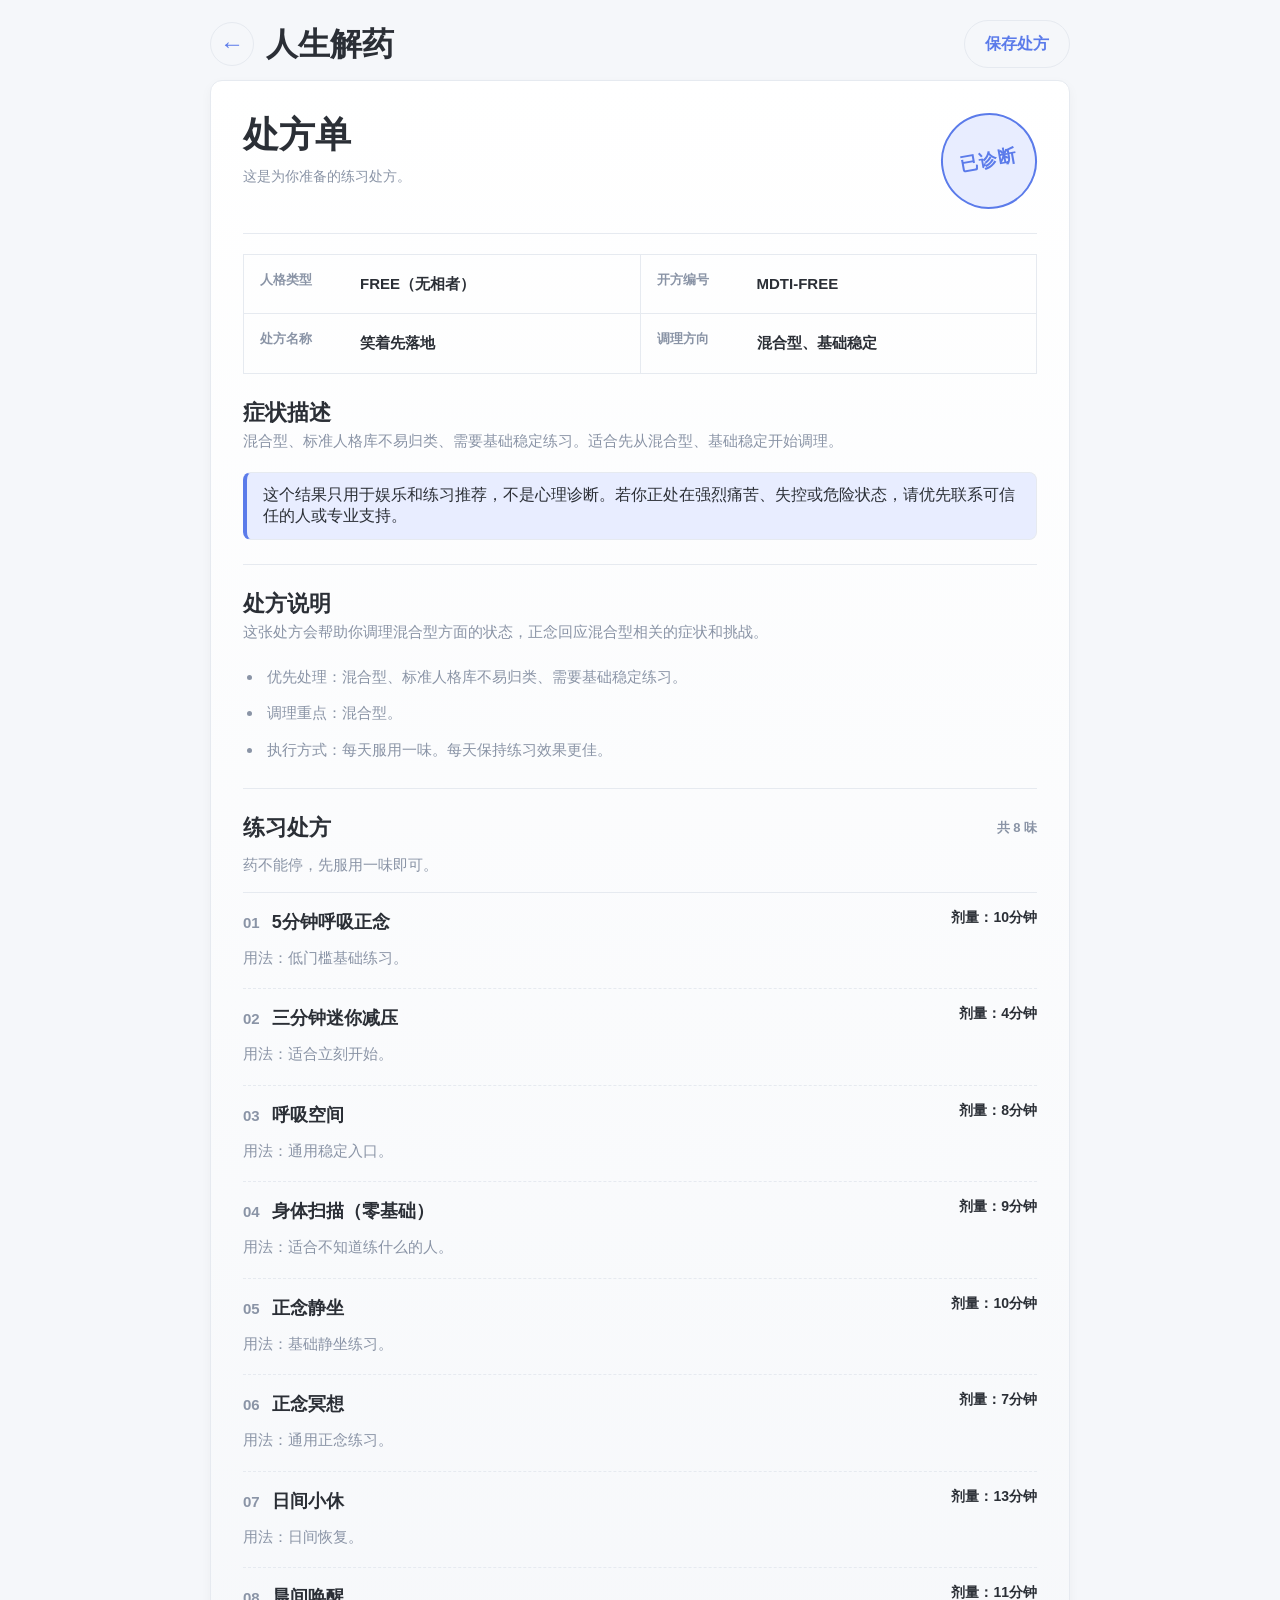
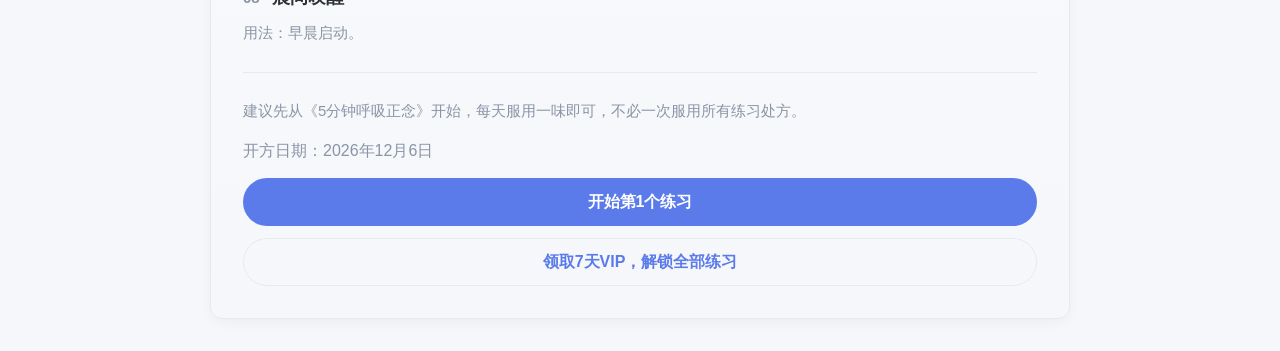
==== personality-antidote.html @ 18298679 "初始化上传：冥想星球 MDTI 项目" ====
<!doctype html>
<html lang="zh-CN">
  <head>
    <meta charset="UTF-8" />
    <meta name="viewport" content="width=device-width, initial-scale=1.0" />
    <title>人生解药</title>
    <meta
      name="description"
      content="根据冥想星球·MDTI 人格结果展示对应的人生解药，提供 8 条左右冥想练习。"
    />
    <link rel="stylesheet" href="./assets/styles.css" />
  </head>
  <body>
    <main class="app-shell">
      <div class="sheet-nav">
        <div class="sheet-nav-heading">
          <a class="sheet-nav-back" href="./result.html" aria-label="返回上一页">
            <span class="sheet-nav-back-icon" aria-hidden="true">←</span>
          </a>
          <h1 class="sheet-nav-title">人生解药</h1>
        </div>
        <button class="button-ghost" id="savePrescriptionBtn" type="button">保存处方</button>
      </div>

      <section class="surface prescription-sheet">
        <header class="sheet-head">
          <div class="clinic-copy">
            <h1 id="pageTitle">人生解药</h1>
            <p class="clinic-note" id="clinicSubtitle">根据你当前的人格状态生成的练习处方。</p>
          </div>
          <div class="diagnosis-stamp" aria-hidden="true">已诊断</div>
        </header>

        <section class="patient-grid" aria-label="人格档案">
          <div class="info-row">
            <span class="info-label">人格类型</span>
            <strong class="info-value" id="prescriptionTitle">正在读取人格结果。</strong>
          </div>
          <div class="info-row">
            <span class="info-label">开方编号</span>
            <strong class="info-value" id="prescriptionCode">MDTI</strong>
          </div>
          <div class="info-row">
            <span class="info-label">处方名称</span>
            <strong class="info-value" id="prescriptionName">正在配药方</strong>
          </div>
          <div class="info-row">
            <span class="info-label">调理方向</span>
            <strong class="info-value" id="prescriptionDirection">调理方向读取中</strong>
          </div>
        </section>

        <section class="sheet-section">
          <h3 class="sheet-title">症状描述</h3>
          <p class="sheet-paragraph" id="symptomDescription">请稍等，正在读取你的测评结果。</p>
          <p class="safety-note hidden" id="sensitiveNote">
            这个结果只用于娱乐和练习推荐，不是心理诊断。若你正处在强烈痛苦、失控或危险状态，请优先联系可信任的人或专业支持。
          </p>
        </section>

        <section class="sheet-section">
          <h3 class="sheet-title">处方说明</h3>
          <p class="sheet-paragraph" id="instructionLead">正在生成处方说明</p>
          <ul class="instruction-list" id="instructionList"></ul>
        </section>

        <section class="sheet-section">
          <div class="section-head">
            <div>
              <!-- <p class="section-kicker">练习处方</p> -->
              <h3 class="sheet-title">练习处方</h3>
            </div>
            <span class="prescription-count" id="practiceCount">0 味</span>
          </div>
          <p class="prescription-summary" id="practiceLead">按顺序执行本次处方练习。</p>
          <div class="rx-list" id="practiceList"></div>
        </section>

        <footer class="sheet-footer">
          <p class="sheet-paragraph" id="signatureText">先从第一味开始，今天服用一味就够。</p>
          <p class="prescription-date" id="prescriptionDate">开方日期：读取中</p>
          <div class="footer-actions">
            <a class="button-primary" id="firstPracticeLink" href="./index.html">开始第1个练习</a>
            <a
              class="button-ghost"
              href="http://mk.xinlifm.site/mpus/dptg95e"
              target="_blank"
              rel="noopener noreferrer"
            >
              领取7天VIP，解锁全部练习
            </a>
          </div>
        </footer>
      </section>
    </main>

    <script src="./assets/data/sbti-questions.js"></script>
    <script src="./assets/data/sbti-results.js"></script>
    <script src="./assets/data/sbti-data.js"></script>
    <script src="./assets/data/antidote-data.js"></script>
    <script src="./assets/js/personality-antidote.js"></script>
  </body>
</html>
---- assets/styles.css ----
:root {
  --color-bg: #f5f7fa;
  --color-surface: #ffffff;
  --color-text-primary: #2b2f36;
  --color-text-secondary: #8a94a6;
  --color-text-disabled: #c0c6d4;
  --color-primary: #5b7bea;
  --color-primary-light: #e8edff;
  --color-border: #e6eaf0;
  --color-fill-light: #f2f4f8;
  --color-success: #6fcf97;
  --space-4: 4px;
  --space-8: 8px;
  --space-12: 12px;
  --space-16: 16px;
  --space-20: 20px;
  --space-24: 24px;
  --space-32: 32px;
  --radius-sm: 8px;
  --radius-md: 12px;
  --radius-lg: 24px;
  --shadow-soft: 0 4px 12px rgba(0, 0, 0, 0.04);
}

* {
  box-sizing: border-box;
}

html,
body {
  margin: 0;
  min-height: 100%;
}

body {
  font-family: -apple-system, BlinkMacSystemFont, "Segoe UI", "PingFang SC", "Microsoft YaHei", sans-serif;
  background: var(--color-bg);
  color: var(--color-text-primary);
}

button,
a {
  font: inherit;
}

button {
  cursor: pointer;
}

a {
  color: inherit;
}

button:disabled {
  cursor: not-allowed;
  opacity: 0.45;
  color: var(--color-text-disabled);
}

.hidden {
  display: none !important;
}

.app-shell {
  width: min(1040px, calc(100% - 28px));
  margin: 0 auto;
  padding: var(--space-20) 0 var(--space-32);
}

.app-shell--survey {
  padding-top: var(--space-40);
}

.topbar {
  display: flex;
  justify-content: space-between;
  align-items: center;
  gap: var(--space-16);
  margin-bottom: var(--space-16);
}

.topbar h1,
.intro h2,
.test h2,
.result h2,
.result h3,
.prescription-card h2,
.prescription-card h3,
.prescription-hero h2,
.prescription-panel h3 {
  margin: 0;
  letter-spacing: 0;
}

.topbar h1 {
  font-size: 30px;
  line-height: 1.2;
}

.section-kicker,
.eyebrow {
  margin: 0 0 var(--space-8);
  color: var(--color-text-secondary);
  font-size: 13px;
  font-weight: 700;
}

.card,
.surface,
.prescription-panel,
.featured-practice,
.practice-item {
  background: var(--color-surface);
  border: 1px solid var(--color-border);
  border-radius: var(--radius-md);
  box-shadow: var(--shadow-soft);
}

.button-primary,
.primary-button,
.primary-link {
  display: inline-flex;
  align-items: center;
  justify-content: center;
  min-height: 48px;
  padding: 0 var(--space-20);
  border: none;
  border-radius: var(--radius-lg);
  background: var(--color-primary);
  color: var(--color-surface);
  font-weight: 700;
  text-decoration: none;
}

.button-secondary,
.secondary-button {
  display: inline-flex;
  align-items: center;
  justify-content: center;
  min-height: 48px;
  padding: 0 var(--space-20);
  border: 1px solid transparent;
  border-radius: var(--radius-lg);
  background: var(--color-primary-light);
  color: var(--color-primary);
  font-weight: 700;
}

.button-ghost,
.ghost-button,
.ghost-link {
  display: inline-flex;
  align-items: center;
  justify-content: center;
  min-height: 48px;
  padding: 0 var(--space-20);
  border: 1px solid var(--color-border);
  border-radius: var(--radius-lg);
  background: transparent;
  color: var(--color-primary);
  font-weight: 700;
  text-decoration: none;
}

.progress,
.progress-label {
  color: var(--color-primary);
  font-weight: 600;
}

.result-highlight {
  font-size: 28px;
  line-height: 1.25;
  color: var(--color-primary);
  text-align: center;
}

.intro,
.test,
.result {
  padding: var(--space-24);
}

.intro-screen {
  display: block;
}

.intro-card {
  min-height: 420px;
  overflow: hidden;
}

.intro-copy {
  display: flex;
  flex-direction: column;
  justify-content: center;
  gap: var(--space-16);
  min-height: 420px;
  padding: var(--space-32);
}

.intro-copy h2 {
  max-width: 560px;
  font-size: 32px;
  line-height: 1.3;
}

.intro-copy p {
  max-width: 680px;
  margin: 0;
  color: var(--color-text-secondary);
  font-size: 16px;
  line-height: 1.8;
}

.intro-summary {
  max-width: 560px;
}

.intro-note {
  max-width: 520px;
  font-size: 14px;
}

.intro-actions {
  display: flex;
  align-items: center;
  margin-top: auto;
  padding-top: var(--space-12);
}

.intro-actions .button-primary {
  width: 100%;
}

.test-head {
  margin-bottom: var(--space-24);
}

.test h2 {
  max-width: 820px;
  font-size: 24px;
  line-height: 1.55;
  white-space: pre-wrap;
}

.test-progress {
  display: flex;
  flex-direction: column;
  align-items: stretch;
  gap: var(--space-8);
  width: 100%;
  min-width: 0;
  margin-bottom: var(--space-20);
}

.test-card {
  padding: var(--space-24);
}

.progress-track {
  height: 8px;
  width: 100%;
  overflow: hidden;
  border-radius: var(--radius-sm);
  background: var(--color-fill-light);
}

.progress-track span {
  display: block;
  width: 0;
  height: 100%;
  border-radius: inherit;
  background: var(--color-primary);
  transition: width 180ms ease;
}

.options {
  display: grid;
  gap: var(--space-12);
  margin-top: var(--space-12);
}

.option,
.option-row {
  display: grid;
  grid-template-columns: 34px 1fr;
  gap: var(--space-12);
  align-items: start;
  min-height: 48px;
  padding: var(--space-16);
  border: 1px solid var(--color-border);
  border-radius: var(--radius-lg);
  background: var(--color-fill-light);
}

.option.selected,
.option-row.selected {
  border: 2px solid var(--color-primary);
  background: var(--color-surface);
  color: var(--color-primary);
}

.option {
  cursor: pointer;
}

.option input,
.option-row input {
  width: 20px;
  height: 20px;
  margin: 2px 0 0;
  accent-color: var(--color-primary);
}

.option-label {
  color: var(--color-text-primary);
  font-size: 16px;
  line-height: 1.65;
}

.option-code {
  color: var(--color-primary);
  font-weight: 700;
  margin-right: var(--space-8);
}

.test-actions,
.result-actions,
.prescription-actions {
  display: flex;
  flex-wrap: wrap;
  gap: var(--space-12);
  align-items: center;
  margin-top: var(--space-24);
}

.test-actions {
  justify-content: flex-start;
}

.test-actions > button {
  flex: 1 1 0;
  min-width: 0;
}

.result-actions,
.prescription-actions {
  justify-content: flex-end;
}

.result-actions {
  justify-content: stretch;
}

.result-actions .button-ghost {
  width: 100%;
}

.result {
  display: grid;
  gap: var(--space-16);
  padding: 0;
}

.result-card {
  padding: var(--space-20);
}

.result-card--highlight {
  min-height: 180px;
}

.result-hero {
  display: grid;
  grid-template-columns: 136px minmax(0, 1fr);
  gap: var(--space-20);
  align-items: center;
}

.result-figure {
  display: grid;
  place-items: center;
  overflow: hidden;
  min-height: 136px;
  border: 1px solid var(--color-border);
  border-radius: var(--radius-md);
  background: var(--color-fill-light);
}

.result .result-figure {
  border: 0;
}

.result-figure-image {
  display: block;
  width: 100%;
  height: 100%;
  min-height: 136px;
  object-fit: cover;
}

.result-figure-placeholder {
  display: flex;
  align-items: center;
  justify-content: center;
  width: 100%;
  min-height: 136px;
  padding: var(--space-16);
  color: var(--color-text-secondary);
  font-size: 14px;
  font-weight: 700;
  line-height: 1.6;
  text-align: center;
}

.result-figure--empty .result-figure-image {
  display: none;
}

.result-figure--ready .result-figure-placeholder {
  display: none;
}

.result-hero-copy {
  display: grid;
  gap: var(--space-12);
}

.result-hero-copy .section-kicker,
.result-hero-copy .result-match {
  justify-self: start;
}

.result-hero-copy .result-highlight {
  text-align: left;
}

.result-match {
  display: inline-flex;
  align-items: center;
  justify-content: center;
  min-height: 36px;
  margin: 0;
  padding: 0 var(--space-12);
  border: 1px solid var(--color-border);
  border-radius: var(--radius-lg);
  background: var(--color-primary-light);
  color: var(--color-primary);
  font-weight: 700;
}

.result-card--detail,
.result-card--antidote,
.result-card--dimensions {
  display: grid;
  gap: var(--space-12);
}

.result-card--antidote h3 {
  margin: 0;
  font-size: 22px;
  line-height: 1.35;
}

.result-card--antidote p {
  margin: 0;
  color: var(--color-text-secondary);
  font-size: 15px;
  line-height: 1.9;
}

.result-card--detail p,
.prescription-hero p,
.practice-item p {
  color: var(--color-text-secondary);
  font-size: 15px;
  line-height: 1.9;
}

.result-quote {
  margin: 0 0 var(--space-20);
  padding: var(--space-16);
  border: 1px solid var(--color-border);
  border-radius: var(--radius-sm);
  background: var(--color-primary-light);
  color: var(--color-text-primary);
  font-size: 18px;
  font-weight: 700;
  line-height: 1.6;
}

.result-description {
  margin: 0;
  color: var(--color-text-primary) !important;
  font-size: 16px !important;
  line-height: 1.95 !important;
  white-space: pre-wrap;
}

.dimension-list {
  display: grid;
  gap: var(--space-8);
}

.dimension-item {
  display: grid;
  grid-template-columns: 52px minmax(0, 1fr) auto;
  gap: var(--space-12);
  align-items: center;
  padding: var(--space-12) 0;
}

.dimension-item + .dimension-item {
  border-top: 1px solid var(--color-border);
}

.dimension-code,
.dimension-level {
  margin: 0;
  font-weight: 700;
}

.dimension-code {
  color: var(--color-primary);
  text-transform: uppercase;
}

.dimension-copy {
  display: grid;
  gap: var(--space-4);
}

.dimension-model,
.dimension-name {
  margin: 0;
}

.dimension-model {
  color: var(--color-text-secondary);
  font-size: 13px;
  line-height: 1.5;
}

.dimension-name {
  color: var(--color-text-primary);
  font-size: 15px;
  line-height: 1.6;
}

.dimension-level {
  display: inline-flex;
  align-items: center;
  justify-content: center;
  min-width: 56px;
  min-height: 32px;
  padding: 0 var(--space-8);
  border: 1px solid var(--color-border);
  border-radius: var(--radius-lg);
  background: var(--color-primary-light);
  color: var(--color-primary);
}

.safety-note {
  padding: var(--space-12) var(--space-16);
  margin: 0;
  border: 1px solid var(--color-border);
  border-radius: var(--radius-sm);
  background: var(--color-primary-light);
  color: var(--color-text-primary) !important;
}

.sheet-nav {
  display: flex;
  justify-content: space-between;
  align-items: center;
  gap: var(--space-16);
  max-width: 860px;
  margin: 0 auto var(--space-12);
}

.sheet-nav-heading {
  display: flex;
  align-items: center;
  gap: var(--space-12);
  min-width: 0;
}

.sheet-nav-back {
  display: inline-flex;
  align-items: center;
  justify-content: center;
  width: 44px;
  height: 44px;
  border: 1px solid var(--color-border);
  border-radius: 999px;
  color: var(--color-primary);
  text-decoration: none;
  flex-shrink: 0;
}

.sheet-nav-back-icon {
  font-size: 24px;
  line-height: 1;
}

.sheet-nav-title {
  margin: 0;
  font-size: 32px;
  line-height: 1.2;
}

.prescription-sheet {
  position: relative;
  max-width: 860px;
  margin: 0 auto;
  padding: var(--space-32);
  overflow: hidden;
  background: linear-gradient(180deg, var(--color-surface), var(--color-bg));
  isolation: isolate;
}

.prescription-sheet::before {
  content: none;
  position: absolute;
  inset: var(--space-12);
  border: 1px solid var(--color-border);
  border-radius: calc(var(--radius-md) - 2px);
  pointer-events: none;
  z-index: -1;
}

.sheet-head {
  display: flex;
  justify-content: space-between;
  gap: var(--space-24);
  align-items: flex-start;
  padding-bottom: var(--space-24);
  border-bottom: 1px solid var(--color-border);
}

.clinic-copy {
  display: grid;
  gap: var(--space-8);
  flex: 1 1 auto;
  min-width: 0;
}

.clinic-note,
.info-label,
.prescription-count,
.prescription-date {
  margin: 0;
  color: var(--color-text-secondary);
}

.clinic-copy h1,
.sheet-title,
.prescription-sheet .prescription-name {
  margin: 0;
  letter-spacing: 0;
}

.clinic-copy h1 {
  font-size: 36px;
  line-height: 1.2;
}

.clinic-note {
  max-width: 560px;
  font-size: 14px;
  line-height: 1.75;
}

.diagnosis-stamp {
  display: inline-flex;
  align-items: center;
  justify-content: center;
  flex: 0 0 auto;
  width: 96px;
  height: 96px;
  border: 2px solid var(--color-primary);
  border-radius: 999px;
  background: var(--color-primary-light);
  color: var(--color-primary);
  font-size: 18px;
  font-weight: 700;
  line-height: 1.3;
  letter-spacing: 0.08em;
  text-align: center;
  white-space: nowrap;
  transform: rotate(-10deg);
}

.patient-grid {
  display: grid;
  grid-template-columns: repeat(2, minmax(0, 1fr));
  margin-top: var(--space-20);
  border-top: 1px solid var(--color-border);
  border-left: 1px solid var(--color-border);
}

.info-row {
  display: grid;
  grid-template-columns: 88px minmax(0, 1fr);
  gap: var(--space-12);
  padding: var(--space-16);
  border-right: 1px solid var(--color-border);
  border-bottom: 1px solid var(--color-border);
}

.info-label {
  font-size: 13px;
  font-weight: 700;
}

.info-value {
  color: var(--color-text-primary);
  font-size: 15px;
  line-height: 1.75;
}

.sheet-section {
  padding: var(--space-24) 0;
  border-bottom: 1px solid var(--color-border);
}

.prescription-sheet .prescription-name {
  font-size: 28px;
  line-height: 1.35;
}

.prescription-summary,
.sheet-paragraph,
.instruction-list,
.rx-usage,
.rx-scene {
  margin: 0;
  color: var(--color-text-secondary);
  font-size: 15px;
  line-height: 1.9;
}

.prescription-summary {
  margin-top: var(--space-8);
}

.sheet-title {
  font-size: 22px;
  line-height: 1.35;
}

.sheet-paragraph {
  max-width: 760px;
}

.instruction-list {
  display: grid;
  gap: var(--space-8);
  margin: var(--space-16) 0 0;
  padding-left: 20px;
}

.instruction-list li {
  padding-left: var(--space-4);
}

.section-head,
.footer-actions {
  display: flex;
  justify-content: space-between;
  gap: var(--space-12);
  align-items: center;
  flex-wrap: wrap;
}

.prescription-count {
  font-size: 13px;
  font-weight: 700;
}

.rx-list {
  margin-top: var(--space-12);
  border-top: 1px solid var(--color-border);
}

.rx-item {
  display: grid;
  grid-template-columns: minmax(0, 1fr) auto;
  gap: var(--space-20);
  align-items: start;
  padding: var(--space-16) 0;
  border-bottom: 1px dashed var(--color-border);
  color: inherit;
  text-decoration: none;
}

.rx-list .rx-item:last-child {
  border-bottom: 0;
  padding-bottom: 0;
}

a.rx-item {
  transition:
    background-color 160ms ease,
    border-color 160ms ease,
    transform 160ms ease;
}

a.rx-item:hover,
a.rx-item:focus-visible {
  background: rgba(91, 123, 234, 0.04);
  outline: none;
}

a.rx-item:active {
  transform: translateY(1px);
}

.rx-item-main {
  display: grid;
  gap: var(--space-8);
}

.rx-item-head {
  display: flex;
  align-items: baseline;
  gap: var(--space-12);
  flex-wrap: wrap;
}

.rx-item-head h4,
.rx-dose {
  margin: 0;
}

.rx-item-head h4 {
  color: var(--color-text-primary);
  font-size: 18px;
  line-height: 1.5;
}

.rx-index {
  color: var(--color-text-secondary);
  font-size: 15px;
  font-weight: 700;
}

.rx-dose {
  min-width: 120px;
  color: var(--color-text-primary);
  font-size: 14px;
  font-weight: 700;
  text-align: right;
}

.sheet-footer {
  display: grid;
  gap: var(--space-16);
  padding-top: var(--space-24);
}

.footer-actions {
  justify-content: flex-start;
  flex-direction: column;
  align-items: stretch;
}

.footer-actions .button-ghost,
.footer-actions .button-primary {
  width: 100%;
}

.prescription-sheet .safety-note {
  margin-top: var(--space-16);
  border-left: 4px solid var(--color-primary);
  background: var(--color-primary-light);
}

@media (max-width: 760px) {
  .app-shell {
    width: min(100% - 20px, 1040px);
    padding-top: var(--space-12);
  }

  .app-shell--survey {
    padding-top: var(--space-24);
  }

  .intro-copy,
  .test,
  .result {
    padding: var(--space-16);
  }

  .intro-copy h2 {
    font-size: 28px;
  }

  .intro-card,
  .intro-copy {
    min-height: auto;
  }

  .test h2 {
    font-size: 20px;
  }

  .test-head {
    margin-bottom: var(--space-20);
  }

  .test-progress {
    align-items: stretch;
    width: 100%;
    min-width: 0;
    margin-bottom: var(--space-16);
  }

  .test-card {
    padding: var(--space-16);
  }

  .progress-track {
    width: 100%;
  }

  .result-hero {
    grid-template-columns: 1fr;
    gap: var(--space-16);
  }

  .result-hero-copy {
    justify-items: center;
    text-align: center;
  }

  .result-hero-copy .section-kicker,
  .result-hero-copy .result-match {
    justify-self: center;
  }

  .result-hero-copy .result-highlight {
    text-align: center;
  }

  .dimension-item {
    grid-template-columns: 1fr auto;
  }

  .dimension-code,
  .dimension-copy {
    grid-column: 1 / 2;
  }

  .dimension-level {
    grid-column: 2 / 3;
    grid-row: 1 / span 2;
    align-self: center;
  }

  .sheet-nav {
    justify-content: space-between;
    align-items: center;
    gap: var(--space-12);
    margin-bottom: var(--space-8);
  }

  .sheet-nav-heading {
    gap: var(--space-8);
  }

  .sheet-nav-back {
    width: 40px;
    height: 40px;
  }

  .sheet-nav-title {
    font-size: 28px;
  }

  .sheet-nav .button-ghost {
    min-height: 44px;
    padding: 0 var(--space-16);
    flex-shrink: 0;
  }

  .prescription-sheet {
    padding: var(--space-16);
  }

  .prescription-sheet::before {
    inset: var(--space-8);
  }

  .sheet-head {
    flex-direction: row;
    align-items: flex-start;
    gap: var(--space-12);
  }

  .clinic-copy h1 {
    font-size: 30px;
  }

  .diagnosis-stamp {
    width: 76px;
    height: 76px;
    font-size: 15px;
  }

  .patient-grid {
    grid-template-columns: 1fr;
  }

  .info-row {
    grid-template-columns: 72px minmax(0, 1fr);
  }

  .prescription-sheet .prescription-name {
    font-size: 24px;
  }

  .rx-item {
    grid-template-columns: 1fr;
    gap: var(--space-8);
  }

  .rx-dose {
    min-width: 0;
    text-align: left;
  }

}

@media print {
  body {
    background: var(--color-surface);
  }

  .app-shell {
    width: 100%;
    padding: 0;
  }

  .sheet-nav,
  .footer-actions {
    display: none;
  }

  .prescription-sheet {
    border: 0;
    box-shadow: none;
    padding: 0;
    background: var(--color-surface);
  }

  .prescription-sheet::before {
    display: none;
  }
}
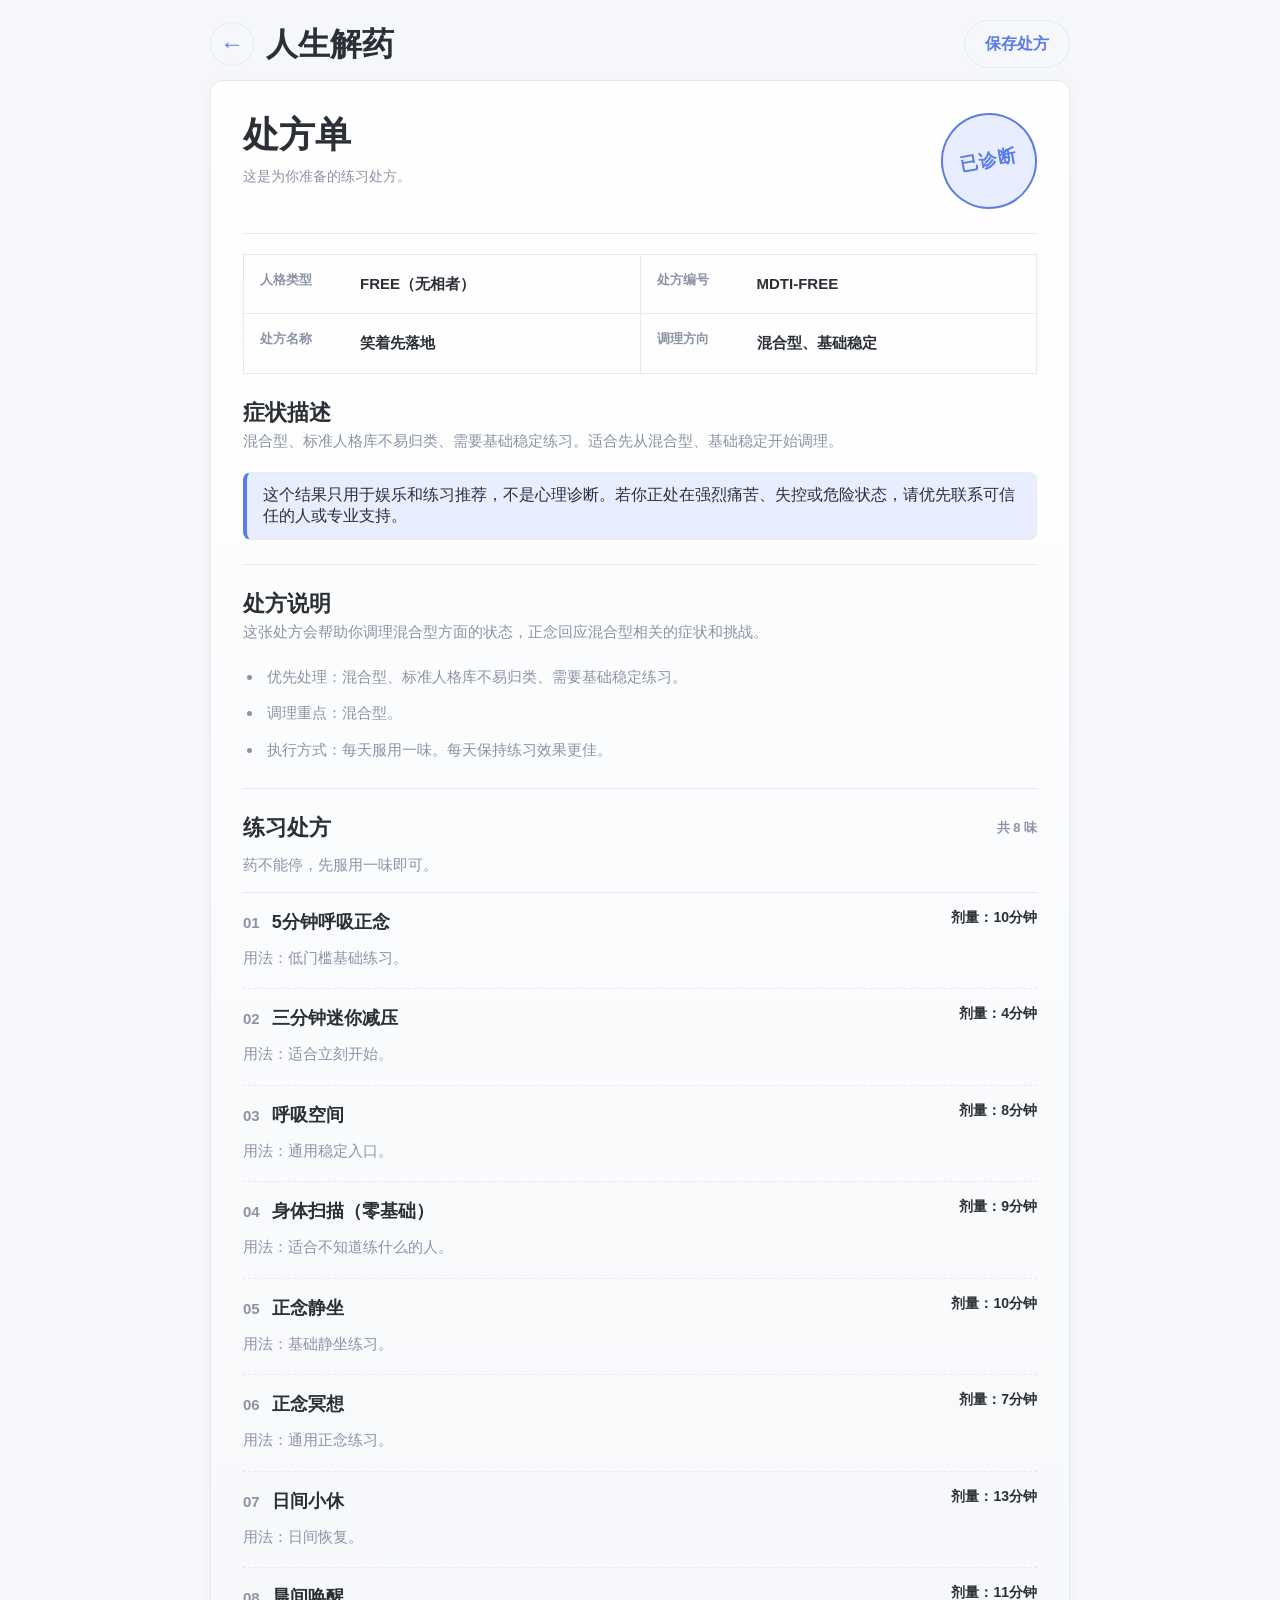
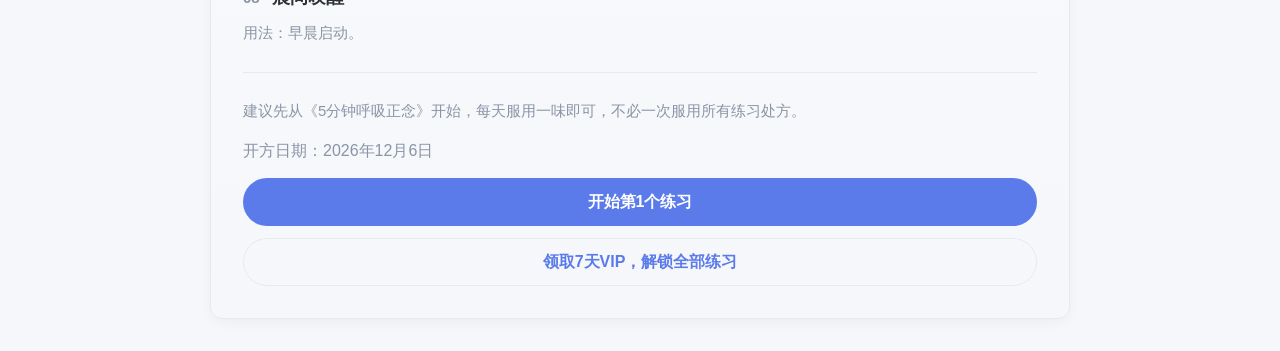
==== commit cbc19ee7: "优化交互细节" ====
--- a/personality-antidote.html
+++ b/personality-antidote.html
@@ -37,7 +37,7 @@
             <strong class="info-value" id="prescriptionTitle">正在读取人格结果。</strong>
           </div>
           <div class="info-row">
-            <span class="info-label">开方编号</span>
+            <span class="info-label">处方编号</span>
             <strong class="info-value" id="prescriptionCode">MDTI</strong>
           </div>
           <div class="info-row">
--- a/assets/styles.css
+++ b/assets/styles.css
@@ -883,6 +883,10 @@
     padding-top: var(--space-12);
   }
 
+  .topbar--result {
+    padding: 0 var(--space-16);
+  }
+
   .app-shell--survey {
     padding-top: var(--space-24);
   }
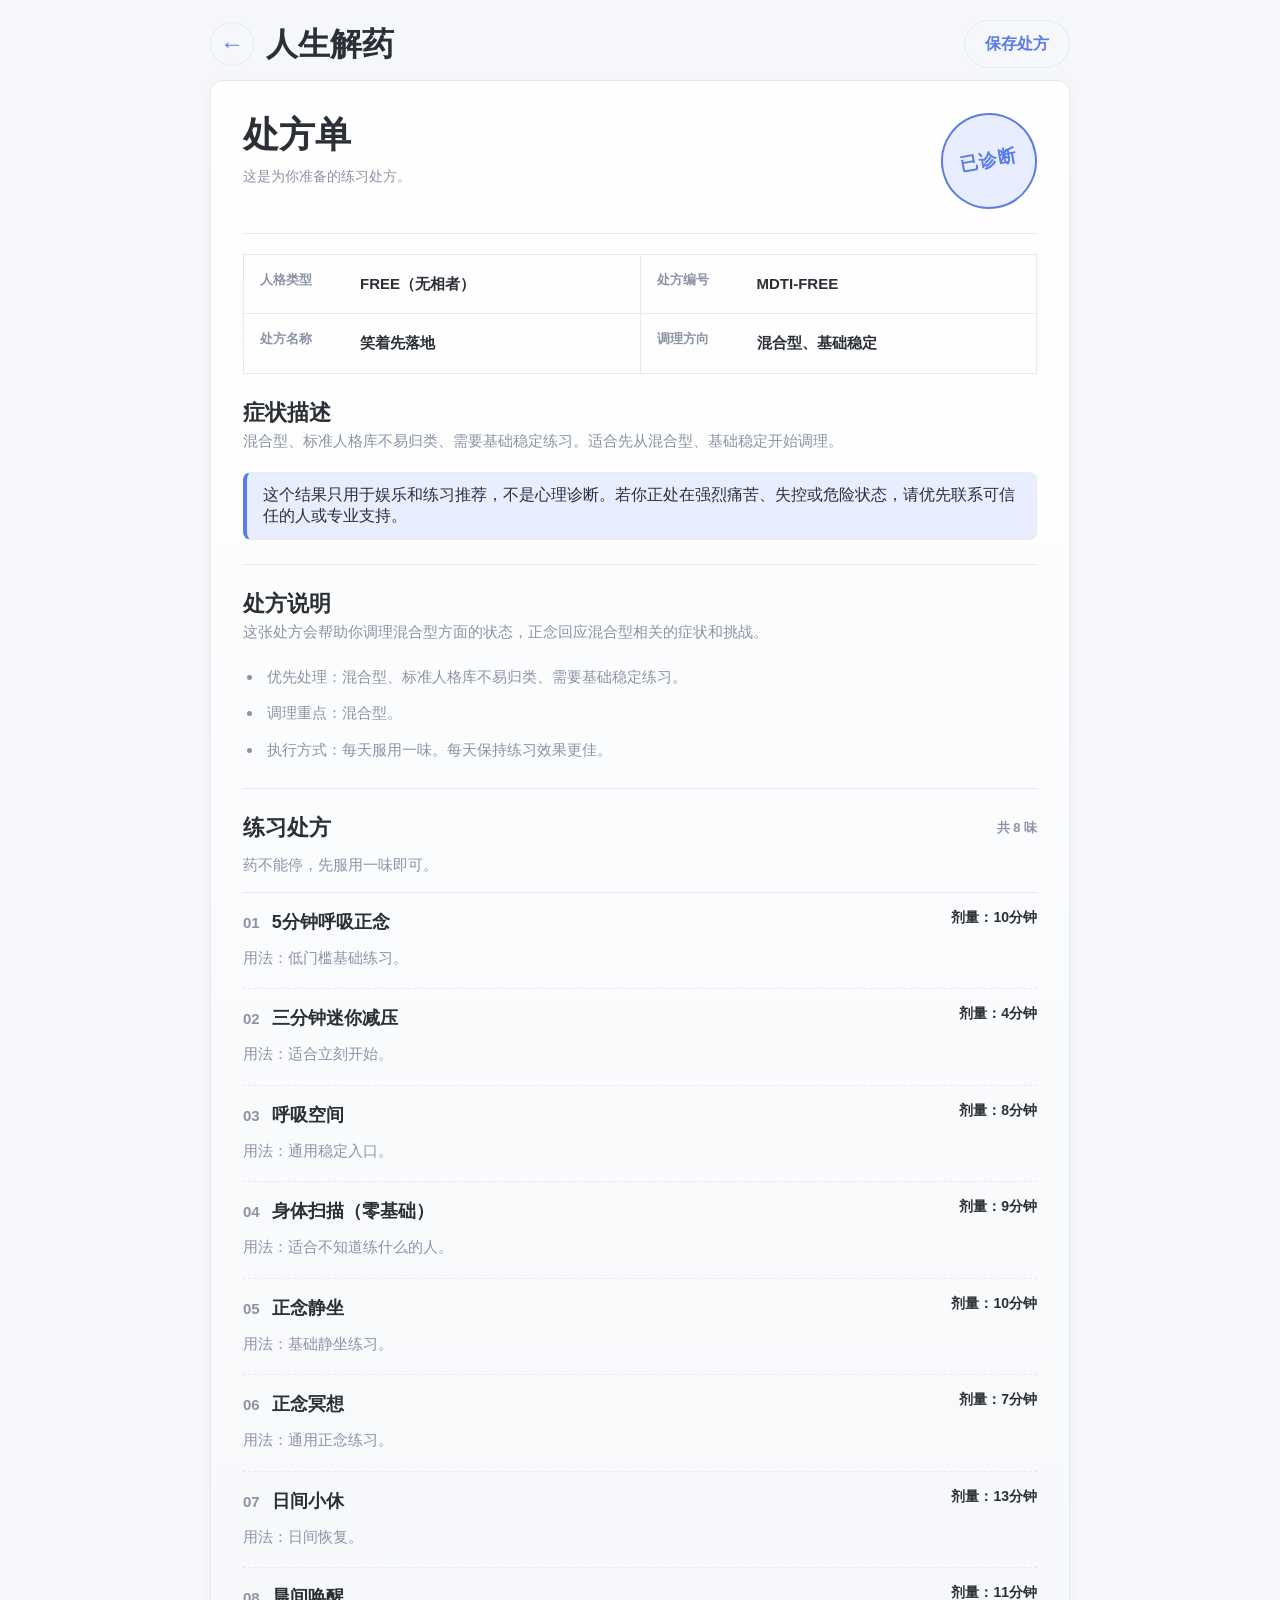
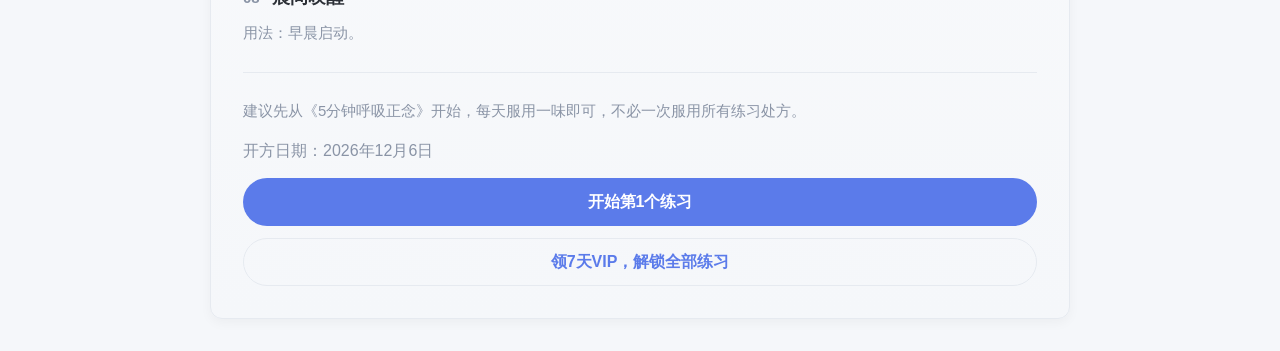
==== commit e1029881: "修改人格图" ====
--- a/personality-antidote.html
+++ b/personality-antidote.html
@@ -87,7 +87,7 @@
               target="_blank"
               rel="noopener noreferrer"
             >
-              领取7天VIP，解锁全部练习
+              领7天VIP，解锁全部练习
             </a>
           </div>
         </footer>
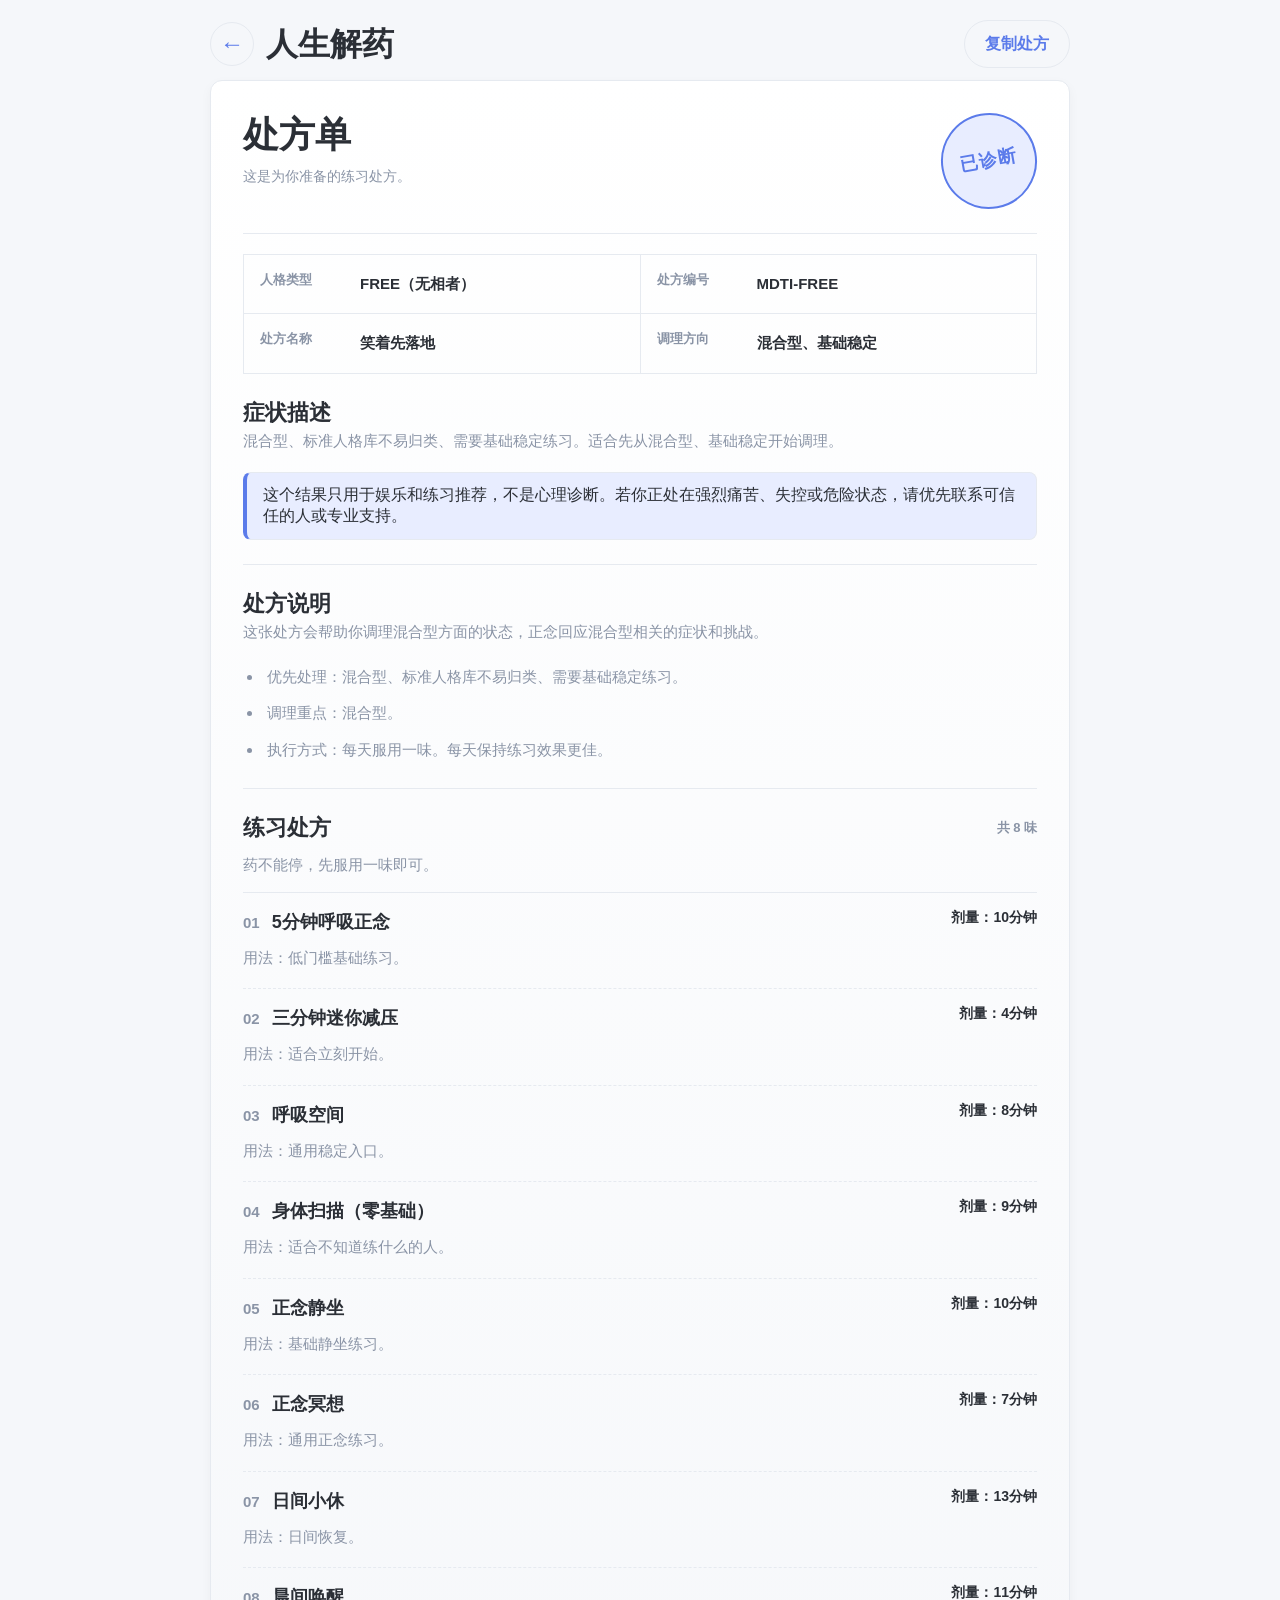
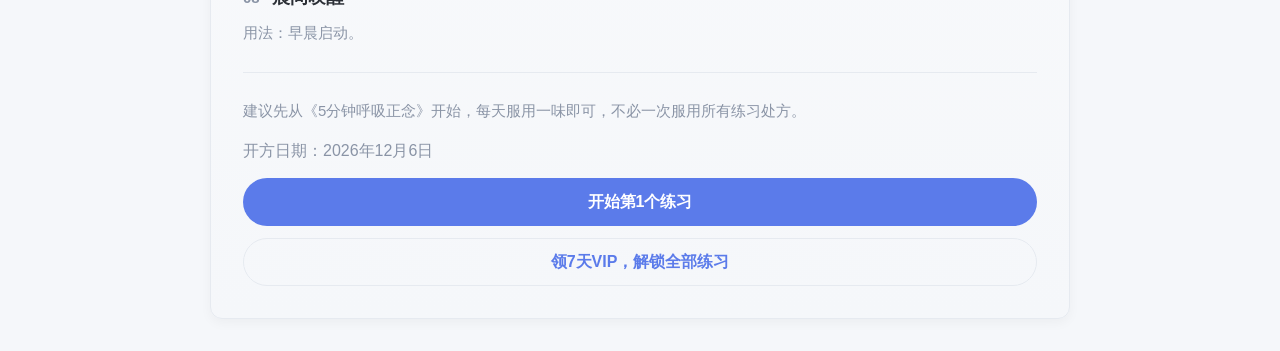
==== commit a744820d: "支持查看最近一次结果" ====
--- a/personality-antidote.html
+++ b/personality-antidote.html
@@ -19,7 +19,7 @@
           </a>
           <h1 class="sheet-nav-title">人生解药</h1>
         </div>
-        <button class="button-ghost" id="savePrescriptionBtn" type="button">保存处方</button>
+        <button class="button-ghost" id="savePrescriptionBtn" type="button">复制处方</button>
       </div>
 
       <section class="surface prescription-sheet">
--- a/assets/styles.css
+++ b/assets/styles.css
@@ -233,6 +233,24 @@
   width: 100%;
 }
 
+.intro-secondary-actions {
+  display: flex;
+  justify-content: center;
+  padding-top: var(--space-8);
+}
+
+.intro-recent-link {
+  color: var(--color-primary);
+  font-size: 14px;
+  font-weight: 600;
+  line-height: 1.5;
+  text-decoration: none;
+}
+
+.intro-recent-link:hover {
+  text-decoration: underline;
+}
+
 .test-head {
   margin-bottom: var(--space-24);
 }
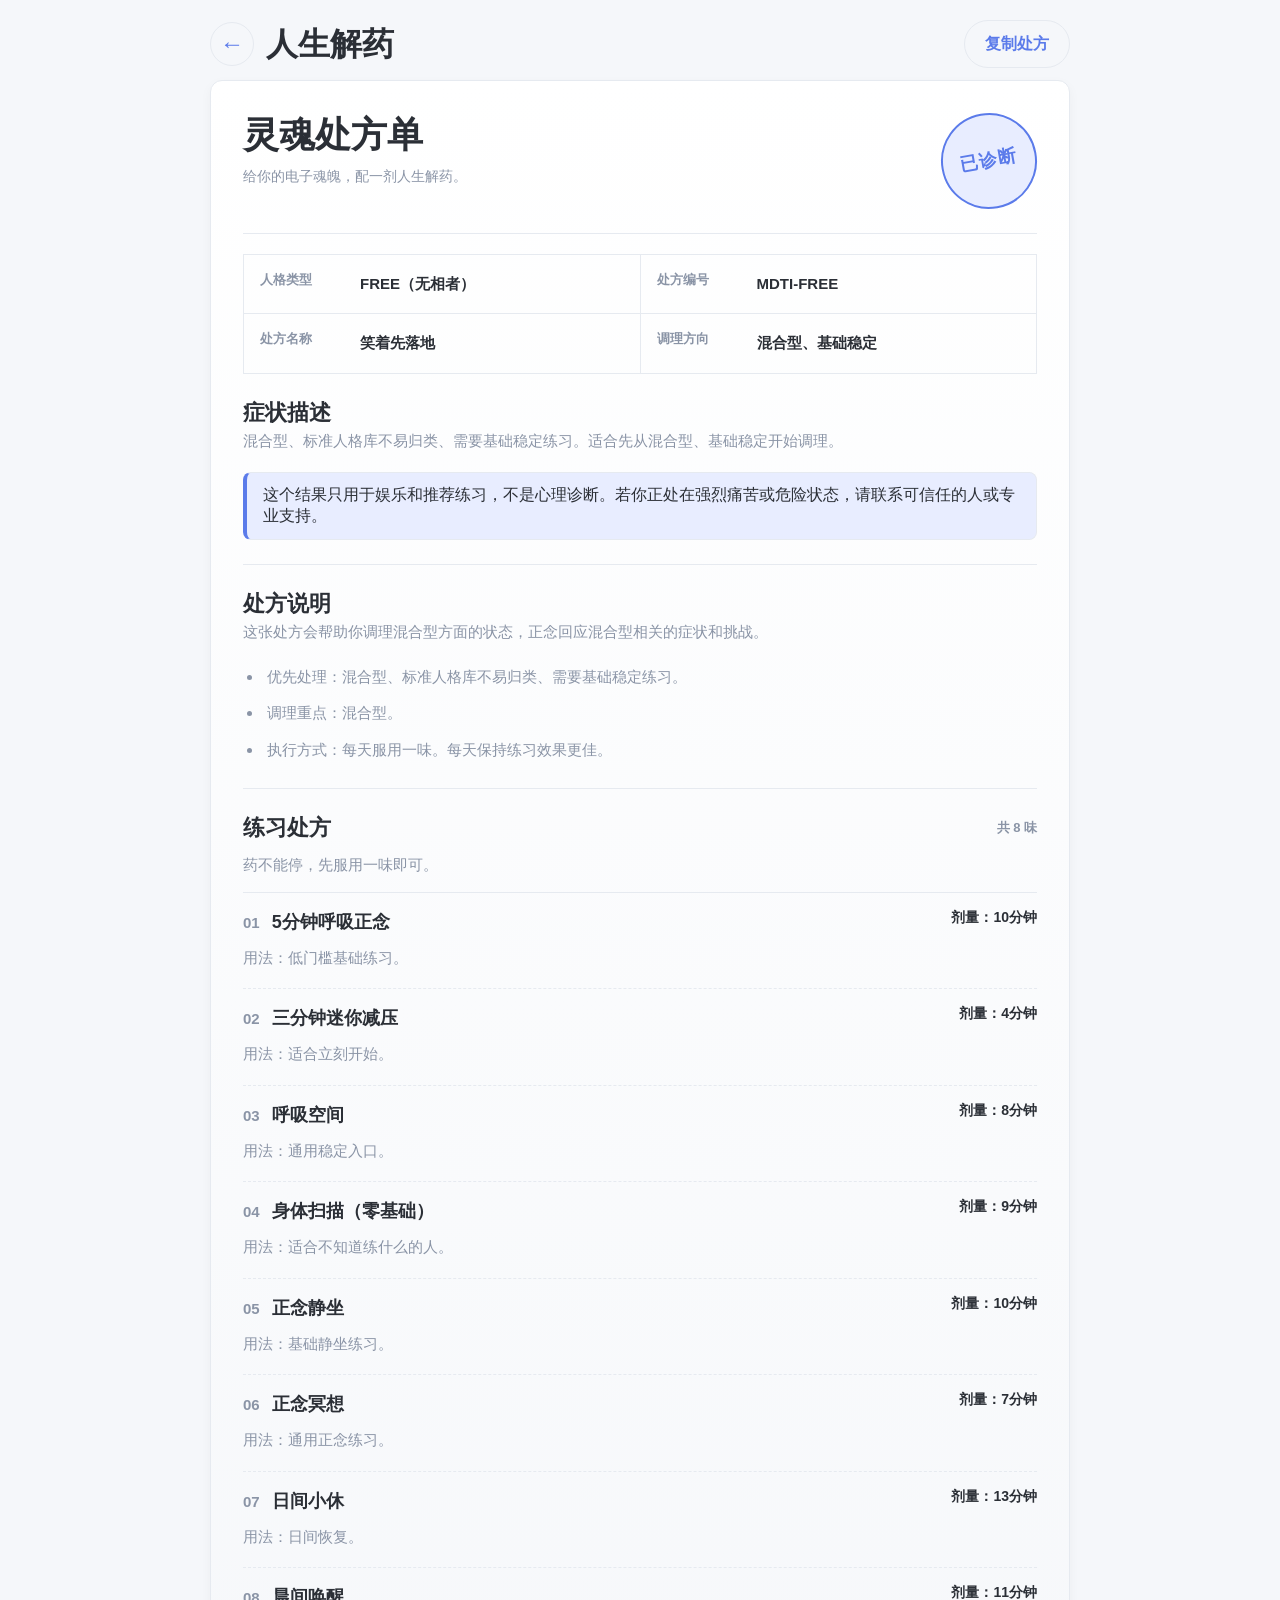
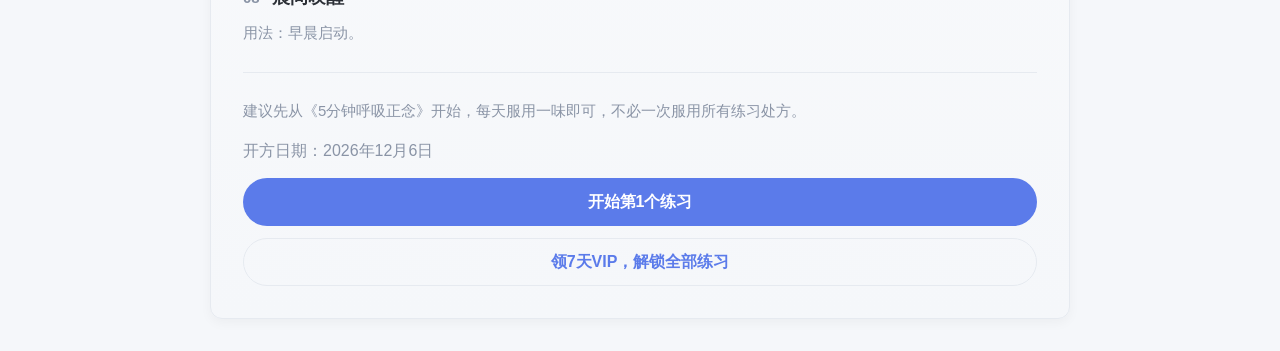
==== commit 1929a1e7: "更新文案描述" ====
--- a/personality-antidote.html
+++ b/personality-antidote.html
@@ -54,7 +54,7 @@
           <h3 class="sheet-title">症状描述</h3>
           <p class="sheet-paragraph" id="symptomDescription">请稍等，正在读取你的测评结果。</p>
           <p class="safety-note hidden" id="sensitiveNote">
-            这个结果只用于娱乐和练习推荐，不是心理诊断。若你正处在强烈痛苦、失控或危险状态，请优先联系可信任的人或专业支持。
+            这个结果只用于娱乐和推荐练习，不是心理诊断。若你正处在强烈痛苦或危险状态，请联系可信任的人或专业支持。
           </p>
         </section>
 
